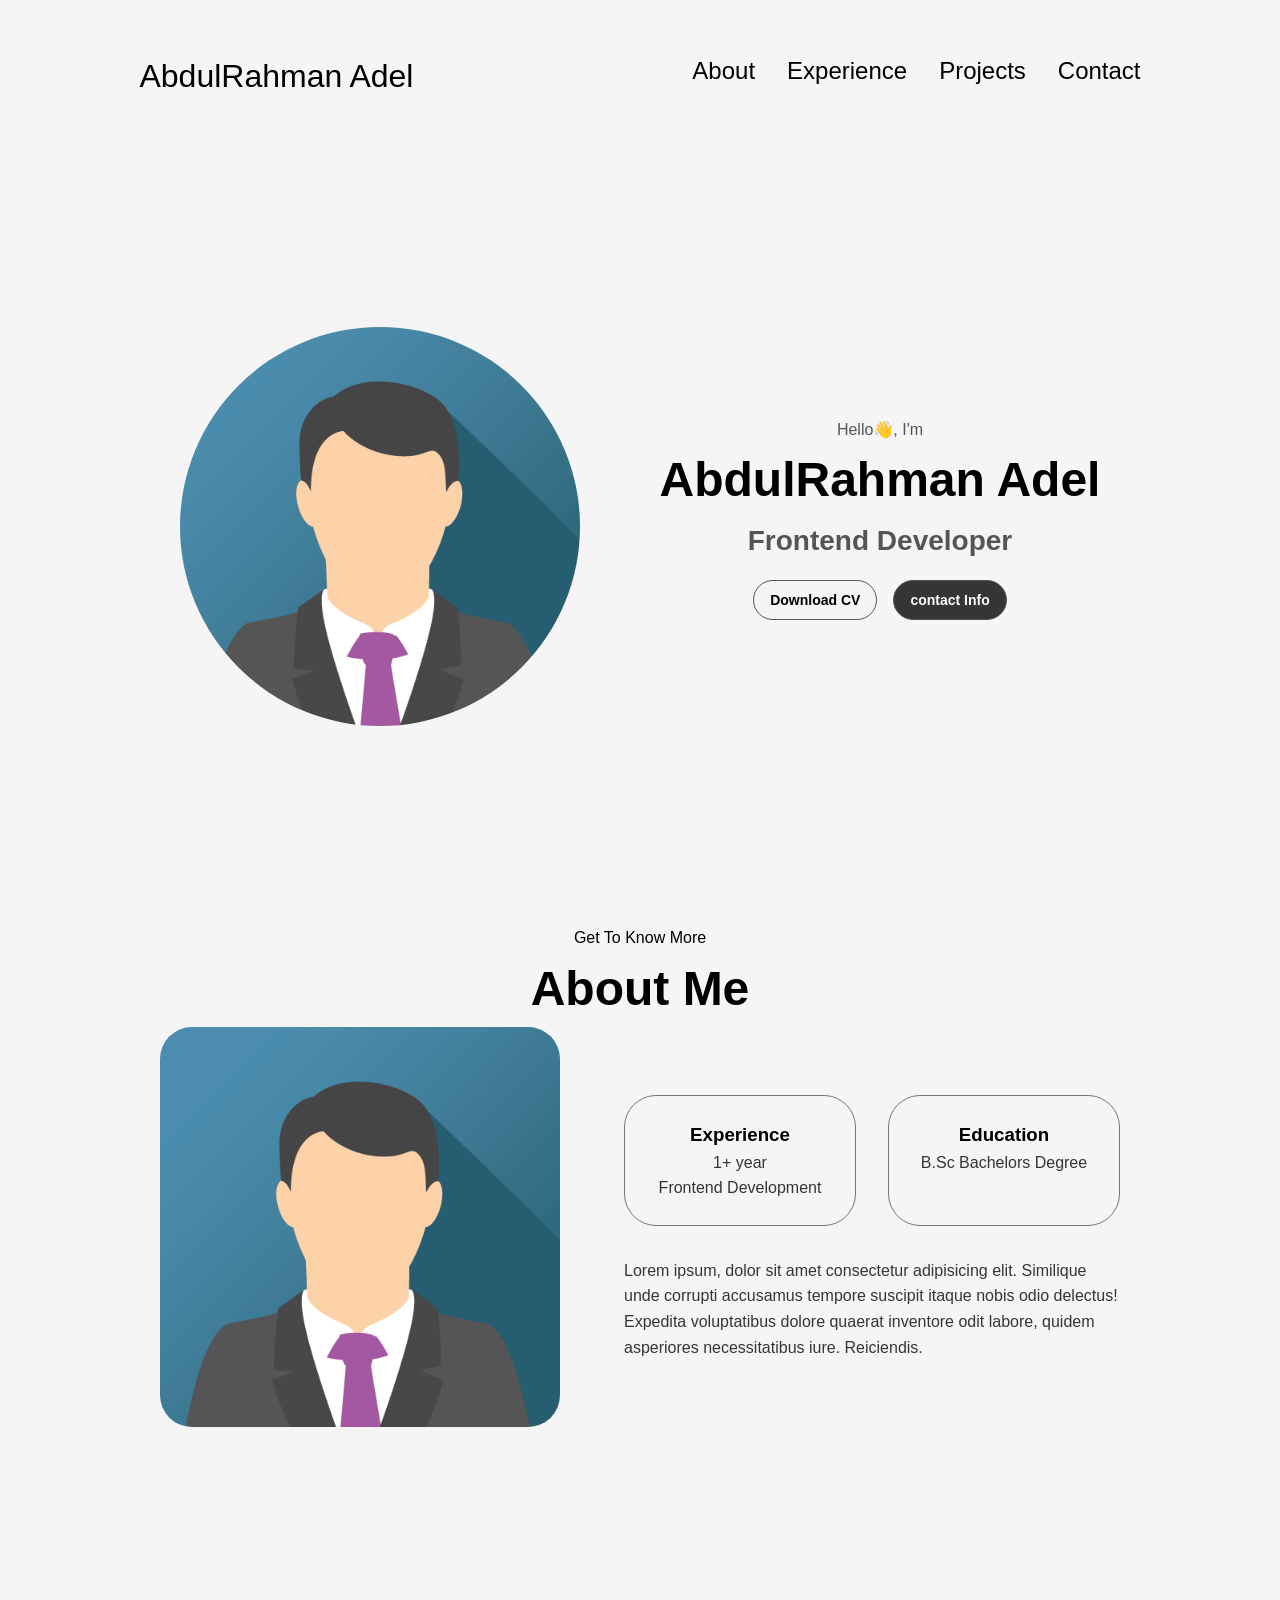
==== index.html @ dd72f513 "Add files via upload" ====
<!doctype html>
<html lang="en">
  <head>
    <meta charset="UTF-8" />
    <meta name="viewport" content="width=device-width, initial-scale=1.0" />
    <title>Portfolio</title>
    <link rel="stylesheet" href="./css/all.min.css" />
    <link rel="stylesheet" href="style.css" />
  </head>
  <body>
    <header id="my-header">
      <h1>AbdulRahman Adel</h1>
      <nav id="nav-bar">
        <ul>
          <li><a href="#">About</a></li>
          <li><a href="#">Experience</a></li>
          <li><a href="#">Projects</a></li>
          <li><a href="./contact.html">Contact</a></li>
        </ul>
      </nav>
    </header>

    <main>
      <section id="hero-sec">
        <div class="image-cont">
          <img src="./img_avatar.png" alt="this is my pic" />
        </div>
        <div class="info-cont">
          <p>Hello👋, I'm</p>
          <h2>AbdulRahman Adel</h2>
          <h3>Frontend Developer</h3>
          <div class="btns-cont">
            <a id="cv-btn" href="#">Download CV</a>
            <a id="contact-btn" href="#contact-us">contact Info</a>
          </div>
          <div class="social-cont">
            <a href="https://www.linkedin.com/in/abdul-rahmanadel/">
              <i class="fa-brands fa-linkedin-in"></i>
            </a>
            <a href="https://github.com/mrK-infosec/mrK-infosec/">
              <i class="fa-brands fa-github"></i>
            </a>
          </div>
        </div>
      </section>
      <section id="about-me">
        <div id="about-head">
          <p>Get To Know More</p>
          <h2>About Me</h2>
        </div>

        <div class="about-body">
          <div class="about-img-cont">
            <img src="./img_avatar.png" alt="this is a pic" />
          </div>

          <div class="about-info-cont">
            <div class="card-container">
              <div class="card-box">
                <i class="fa-solid fa-circle-check"></i>
                <h3>Experience</h3>
                <p>1+ year</p>
                <p>Frontend Development</p>
              </div>

              <div class="card-box">
                <i class="fa-solid fa-graduation-cap"></i>
                <h3>Education</h3>
                <p>B.Sc Bachelors Degree</p>
                </div>
            </div>

            <p>
              Lorem ipsum, dolor sit amet consectetur adipisicing elit.
              Similique unde corrupti accusamus tempore suscipit itaque nobis
              odio delectus! Expedita voluptatibus dolore quaerat inventore odit
              labore, quidem asperiores necessitatibus iure. Reiciendis.
            </p>
          </div>
        </div>
      </section>
    </main>

    <script src="./js/all.min.js"></script>
  </body>
</html>
---- style.css ----
* {
  box-sizing: border-box;
  margin: 0;
  padding: 0;

}

a {
  text-decoration: none;
  color: inherit;
  transition: all 300ms ease-in;
}

body {
  background-color: #f5f5f5;
  color: #000;
  font-family: Arial, sans-serif;
  font-size: 16px;
  line-height: 1.6;
}


#my-header {
  display: flex;
  justify-content: space-around;
  align-items: center;
  height: 17vh;
}

#my-header h1 {
  font-size: 2rem;
  font-weight: 200;
}

#nav-bar {
  display: flex;
  align-items: center;
}

#nav-bar ul {
  width: 100%;
  display: flex;
  justify-content: space-between;
  list-style-type: none;
  font-size: 1.5rem;
  gap: 2rem;
}

#nav-bar ul li:hover a {
  color: #777;
}

#nav-bar ul li {
  padding-bottom: calc(0.5rem);
  border-bottom: 2px solid transparent;
}

#nav-bar ul li:hover {
  border-bottom: 2px solid #777;
}

/*============= Hero Start ===========*/

#hero-sec {
  display: flex;
  justify-content: center;
  align-items: center;
  gap: 5rem;
  height: 83vh;

}


.image-cont {
  width: 400px;
  height: 400px;
}

.image-cont img {
  width: 100%;
  border-radius: 50%;
}

.info-cont {
  display: flex;
  align-items: center;
  flex-direction: column;
}

.info-cont p {
  color: #555;
}

.info-cont h2 {
  font-size: 3rem;
}

.info-cont h3 {
  font-size: 1.75rem;
  color: #555;
}

.btns-cont {
  display: flex;
  gap: 1rem;
  margin-top: 1rem;
  margin-bottom: 1rem;
}

.btns-cont a {
  border: 1px solid #555;
  border-radius: 2rem;
  padding: 0.5rem 1rem;
  font-size: 14px;
  font-weight: bold;
}

#cv-btn:hover {
  background-color: #353535;
  color: #FFF;
}

#contact-btn {
  background-color: #353535;
  color: #FFF;
}

#contact-btn:hover {
  background-color: #000;
}

.social-cont {
  display: flex;
  gap: 1rem;
}

.social-cont a svg {
  font-size: 32px;
}

.social-cont a svg.fa-linkedin-in {
  color: #fff;
  background-color: #000;
  font-size: 10px;
  border-radius: 50%;
  padding: 10px;
}

/*=============== Start About me Sec ===============*/

#about-me {
  display: flex;
  flex-direction: column;
  align-items: center;
  height: 100vh;
  margin: 0 10rem;
  padding-top: 25px;
}

#about-me #about-head {
  display: flex;
  flex-direction: column;
  align-items: center;
}

#about-me #about-head h2 {
  font-size: 3rem;
}


#about-me .about-body {
  display: flex;
  gap: 4rem;
}



#about-me .about-img-cont {
  width: 400px;
  height: 400px;
}

#about-me .about-img-cont img {
  width: -webkit-fill-available;
  border-radius: 2rem;
}

#about-me .card-container {
  display: flex;
  gap: 2rem;
}

#about-me .card-container .card-box {
  flex: 1;
  border: 1px solid #777;
  border-radius: 2rem;
  text-align: center;
  padding: 1.5rem;
}

#about-me .about-info-cont {
  display: flex;
  flex-direction: column;
  justify-content: center;
  gap: 2rem;
}


#about-me .about-info-cont p {
  color: #353535;
}









.border-red {
  border: 2px solid red;
}

.border-green {
  border: 2px solid green;
}

.border-blue {
  border: 2px solid blue;
}
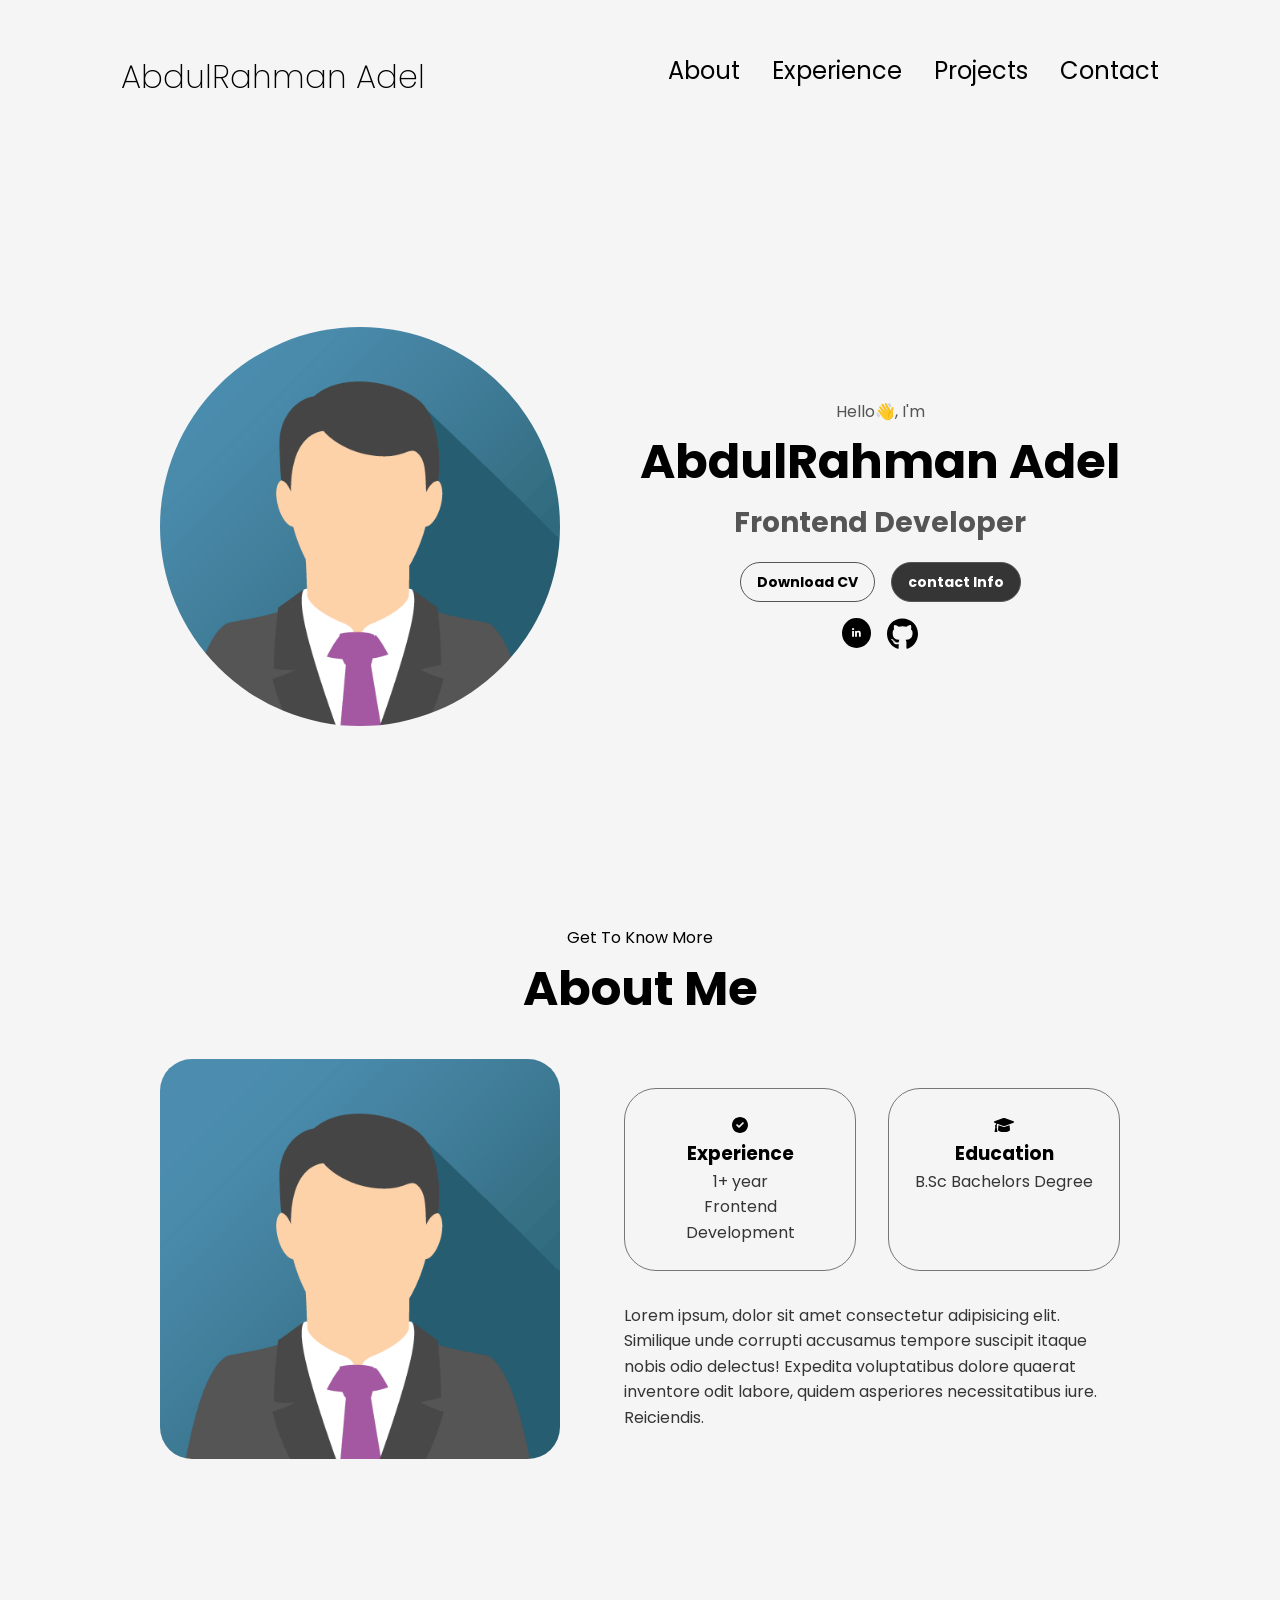
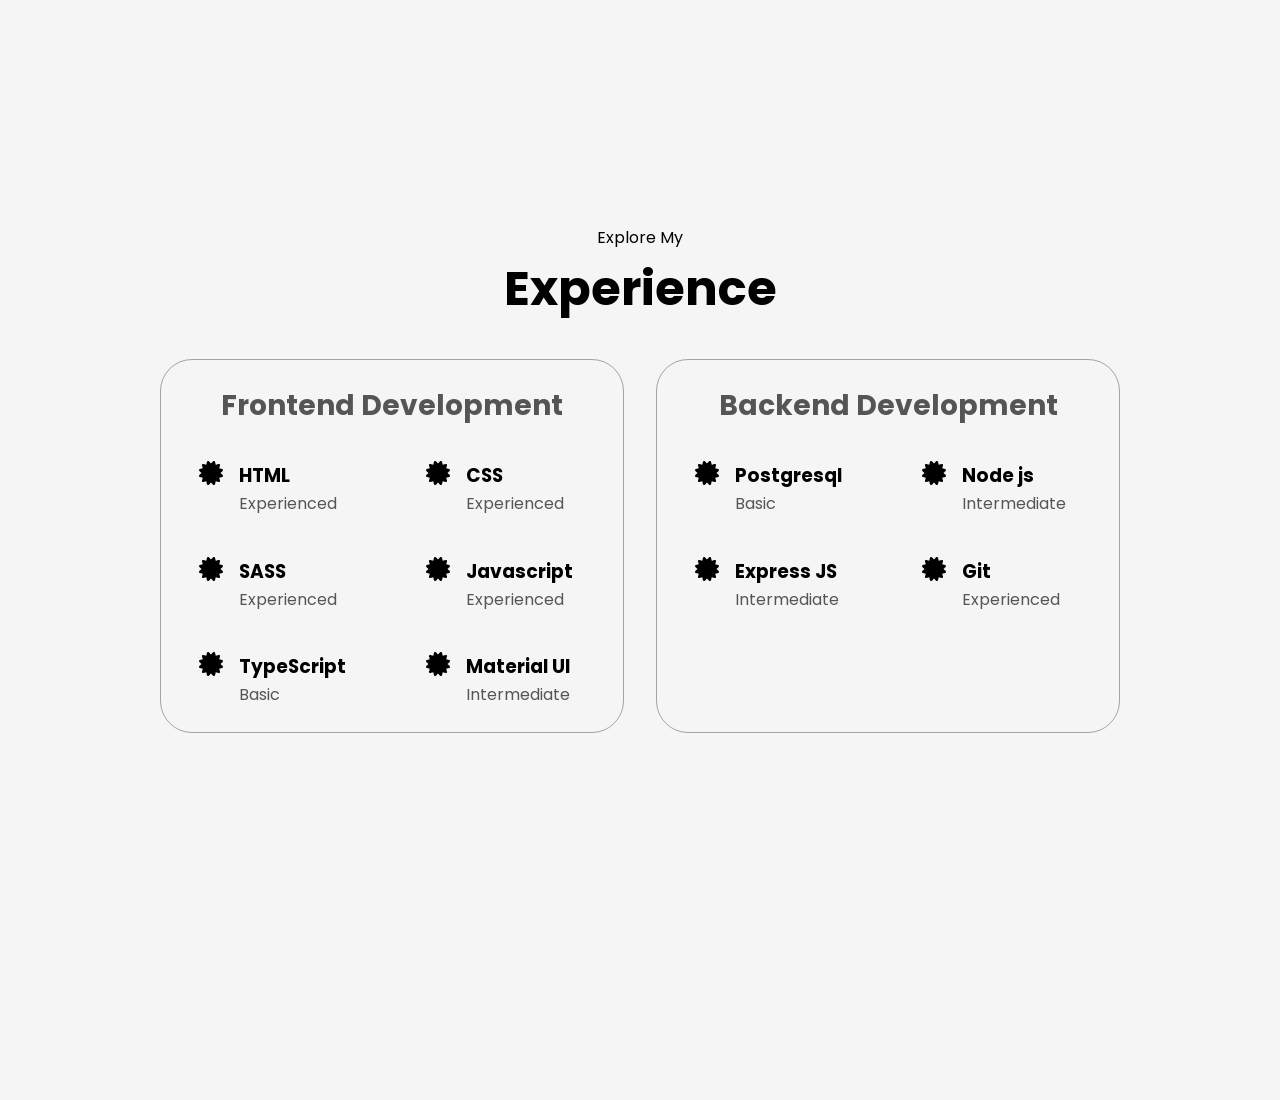
==== commit 21e31ed6: "Add Exprience Sections & Make the protfolio responsieve" ====
--- a/index.html
+++ b/index.html
@@ -5,7 +5,8 @@
     <meta name="viewport" content="width=device-width, initial-scale=1.0" />
     <title>Portfolio</title>
     <link rel="stylesheet" href="./css/all.min.css" />
-    <link rel="stylesheet" href="style.css" />
+    <link rel="stylesheet" href="./style.css" />
+    <link rel="stylesheet" href="./mediaquires.css" />
   </head>
   <body>
     <header id="my-header">
@@ -17,6 +18,9 @@
           <li><a href="#">Projects</a></li>
           <li><a href="./contact.html">Contact</a></li>
         </ul>
+      </nav>
+      <nav id="nav-bar-mobile">
+        <i class="fa-solid fa-bars"></i>
       </nav>
     </header>
 
@@ -43,8 +47,9 @@
           </div>
         </div>
       </section>
+
       <section id="about-me">
-        <div id="about-head">
+        <div class="section-head">
           <p>Get To Know More</p>
           <h2>About Me</h2>
         </div>
@@ -67,7 +72,7 @@
                 <i class="fa-solid fa-graduation-cap"></i>
                 <h3>Education</h3>
                 <p>B.Sc Bachelors Degree</p>
-                </div>
+              </div>
             </div>
 
             <p>
@@ -79,6 +84,105 @@
           </div>
         </div>
       </section>
+
+      <section id="experience">
+        <div class="section-head">
+          <p>Explore My</p>
+          <h2>Experience</h2>
+        </div>
+
+        <div id="stacks-cont">
+          <div class="stack-card">
+            <h3 class="stack-title">Frontend Development</h3>
+            <div class="tools-cont">
+              <div class="tool-box">
+                <i class="fa-solid fa-certificate"></i>
+                <div>
+                  <h4>HTML</h4>
+                  <p>Experienced</p>
+                </div>
+              </div>
+
+              <div class="tool-box">
+                <i class="fa-solid fa-certificate"></i>
+                <div>
+                  <h4>CSS</h4>
+                  <p>Experienced</p>
+                </div>
+              </div>
+
+              <div class="tool-box">
+                <i class="fa-solid fa-certificate"></i>
+                <div>
+                  <h4>SASS</h4>
+                  <p>Experienced</p>
+                </div>
+              </div>
+
+              <div class="tool-box">
+                <i class="fa-solid fa-certificate"></i>
+                <div>
+                  <h4>Javascript</h4>
+                  <p>Experienced</p>
+                </div>
+              </div>
+
+              <div class="tool-box">
+                <i class="fa-solid fa-certificate"></i>
+                <div>
+                  <h4>TypeScript</h4>
+                  <p>Basic</p>
+                </div>
+              </div>
+
+              <div class="tool-box">
+                <i class="fa-solid fa-certificate"></i>
+                <div>
+                  <h4>Material UI</h4>
+                  <p>Intermediate</p>
+                </div>
+              </div>
+            </div>
+          </div>
+
+          <div class="stack-card">
+            <h3 class="stack-title">Backend Development</h3>
+            <div class="tools-cont">
+              <div class="tool-box">
+                <i class="fa-solid fa-certificate"></i>
+                <div>
+                  <h4>Postgresql</h4>
+                  <p>Basic</p>
+                </div>
+              </div>
+
+              <div class="tool-box">
+                <i class="fa-solid fa-certificate"></i>
+                <div>
+                  <h4>Node js</h4>
+                  <p>Intermediate</p>
+                </div>
+              </div>
+
+              <div class="tool-box">
+                <i class="fa-solid fa-certificate"></i>
+                <div>
+                  <h4>Express JS</h4>
+                  <p>Intermediate</p>
+                </div>
+              </div>
+
+              <div class="tool-box">
+                <i class="fa-solid fa-certificate"></i>
+                <div>
+                  <h4>Git</h4>
+                  <p>Experienced</p>
+                </div>
+              </div>
+            </div>
+          </div>
+        </div>
+      </section>
     </main>
 
     <script src="./js/all.min.js"></script>
--- a/style.css
+++ b/style.css
@@ -1,3 +1,6 @@
+@import url("https://fonts.googleapis.com/css2?family=Poppins:wght@300;400;500;600&display=swap");
+
+
 * {
   box-sizing: border-box;
   margin: 0;
@@ -5,6 +8,10 @@
 
 }
 
+
+/* ======== Global Start ============ */
+
+
 a {
   text-decoration: none;
   color: inherit;
@@ -14,10 +21,25 @@
 body {
   background-color: #f5f5f5;
   color: #000;
-  font-family: Arial, sans-serif;
+  font-family: "Poppins", sans-serif;
   font-size: 16px;
   line-height: 1.6;
 }
+
+.section-head {
+  display: flex;
+  flex-direction: column;
+  align-items: center;
+  width: 100%;
+  margin-bottom: 2rem;
+}
+
+.section-head h2 {
+  font-size: 3rem;
+}
+
+
+/* ======== Global End ============ */
 
 
 #my-header {
@@ -37,6 +59,14 @@
   align-items: center;
 }
 
+#nav-bar-mobile {
+  display: none;
+}
+
+#nav-bar-mobile svg {
+  font-size: 32px;
+}
+
 #nav-bar ul {
   width: 100%;
   display: flex;
@@ -67,9 +97,7 @@
   align-items: center;
   gap: 5rem;
   height: 83vh;
-
-}
-
+}
 
 .image-cont {
   width: 400px;
@@ -86,6 +114,7 @@
   align-items: center;
   flex-direction: column;
 }
+
 
 .info-cont p {
   color: #555;
@@ -152,21 +181,10 @@
   display: flex;
   flex-direction: column;
   align-items: center;
-  height: 100vh;
+  min-height: 100vh;
   margin: 0 10rem;
   padding-top: 25px;
 }
-
-#about-me #about-head {
-  display: flex;
-  flex-direction: column;
-  align-items: center;
-}
-
-#about-me #about-head h2 {
-  font-size: 3rem;
-}
-
 
 #about-me .about-body {
   display: flex;
@@ -212,20 +230,61 @@
 
 
 
-
-
-
-
-
-
-.border-red {
-  border: 2px solid red;
-}
-
-.border-green {
-  border: 2px solid green;
-}
-
-.border-blue {
-  border: 2px solid blue;
+/*=============== Start experience Sec ===============*/
+#experience {
+  height: 100vh;
+  padding: 0 10rem;
+  padding-top: 25px;
+}
+
+#experience #stacks-cont {
+  display: flex;
+  justify-content: center;
+  gap: 2rem;
+  margin-top: 2rem;
+  margin-bottom: 2rem;
+}
+
+#experience #stacks-cont .stack-card {
+  display: flex;
+  flex: 1;
+  align-items: center;
+  flex-direction: column;
+  border: 1px solid #a3a3a3;
+  border-radius: 2rem;
+  padding: 1.5rem;
+}
+
+#experience #stacks-cont .stack-card .stack-title {
+  color: #555;
+  font-size: 1.75rem;
+  margin-bottom: 2rem;
+  text-align: center;
+}
+
+
+#experience #stacks-cont .stack-card .tools-cont {
+  display: flex;
+  flex-wrap: wrap;
+  justify-content: space-around;
+  gap: 2.5rem;
+}
+
+
+#experience #stacks-cont .stack-card .tools-cont .tool-box {
+  display: flex;
+  gap: 1rem;
+  width: 160px;
+}
+
+.tools-cont .tool-box svg {
+  font-size: 24px;
+}
+
+.tools-cont .tool-box h4 {
+  font-size: 1.17em;
+}
+
+.tools-cont .tool-box p {
+  color: #555;
 }
--- a/mediaquires.css
+++ b/mediaquires.css
@@ -0,0 +1,93 @@
+@media (max-width: 1180px) {
+
+  #experience #stacks-cont {
+    flex-direction: column;
+  }
+
+  #experience #stacks-cont .stack-card .tools-cont {
+    justify-content: center;
+  }
+
+}
+
+
+/* Tablet */
+@media (max-width: 778px) {
+  html {
+    font-size: 10px;
+  }
+
+  .section-head h2 {
+    font-size: 2rem;
+  }
+
+  #nav-bar {
+    display: none;
+  }
+
+  #nav-bar-mobile {
+    display: flex;
+  }
+
+
+  #hero-sec {
+    flex-direction: column;
+    gap: 3rem;
+  }
+
+  .image-cont {
+    width: 200px;
+    height: 200px;
+  }
+
+  .info-cont {
+    gap: 1.5rem;
+  }
+
+
+
+  /* Start About me section */
+
+  #about-me {
+    margin: 2rem 3rem;
+  }
+
+  #about-me .about-body {
+    flex-direction: column;
+    align-items: center;
+  }
+
+
+  #about-me .about-img-cont {
+    width: 270px;
+    height: 270px;
+  }
+
+  #experience {
+    padding: 0 3rem;
+    padding-top: 25px;
+  }
+
+}
+
+
+
+/* mobile */
+@media (max-width: 320px) {
+
+
+
+  .image-cont {
+    width: 150px;
+    height: 150px;
+  }
+
+
+
+}
+
+@media print {
+  .image-cont {
+    display: none;
+  }
+}
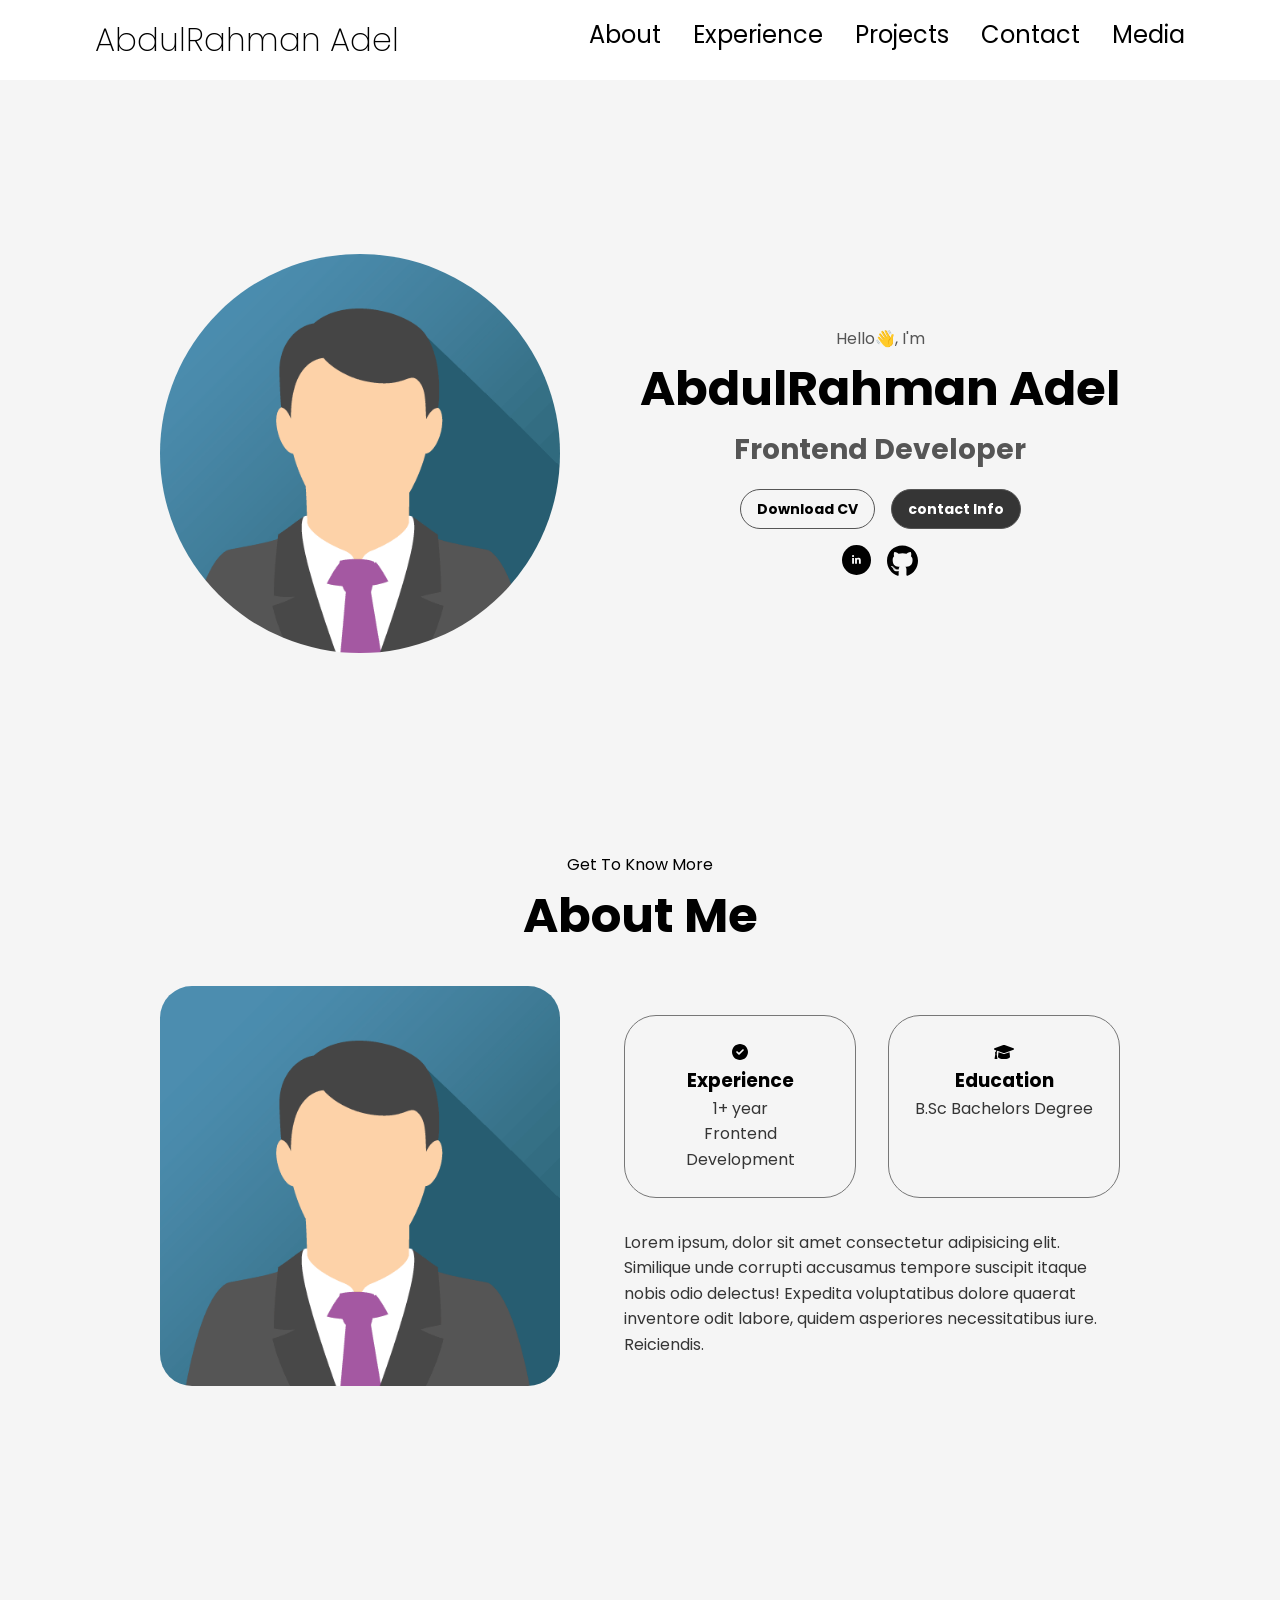
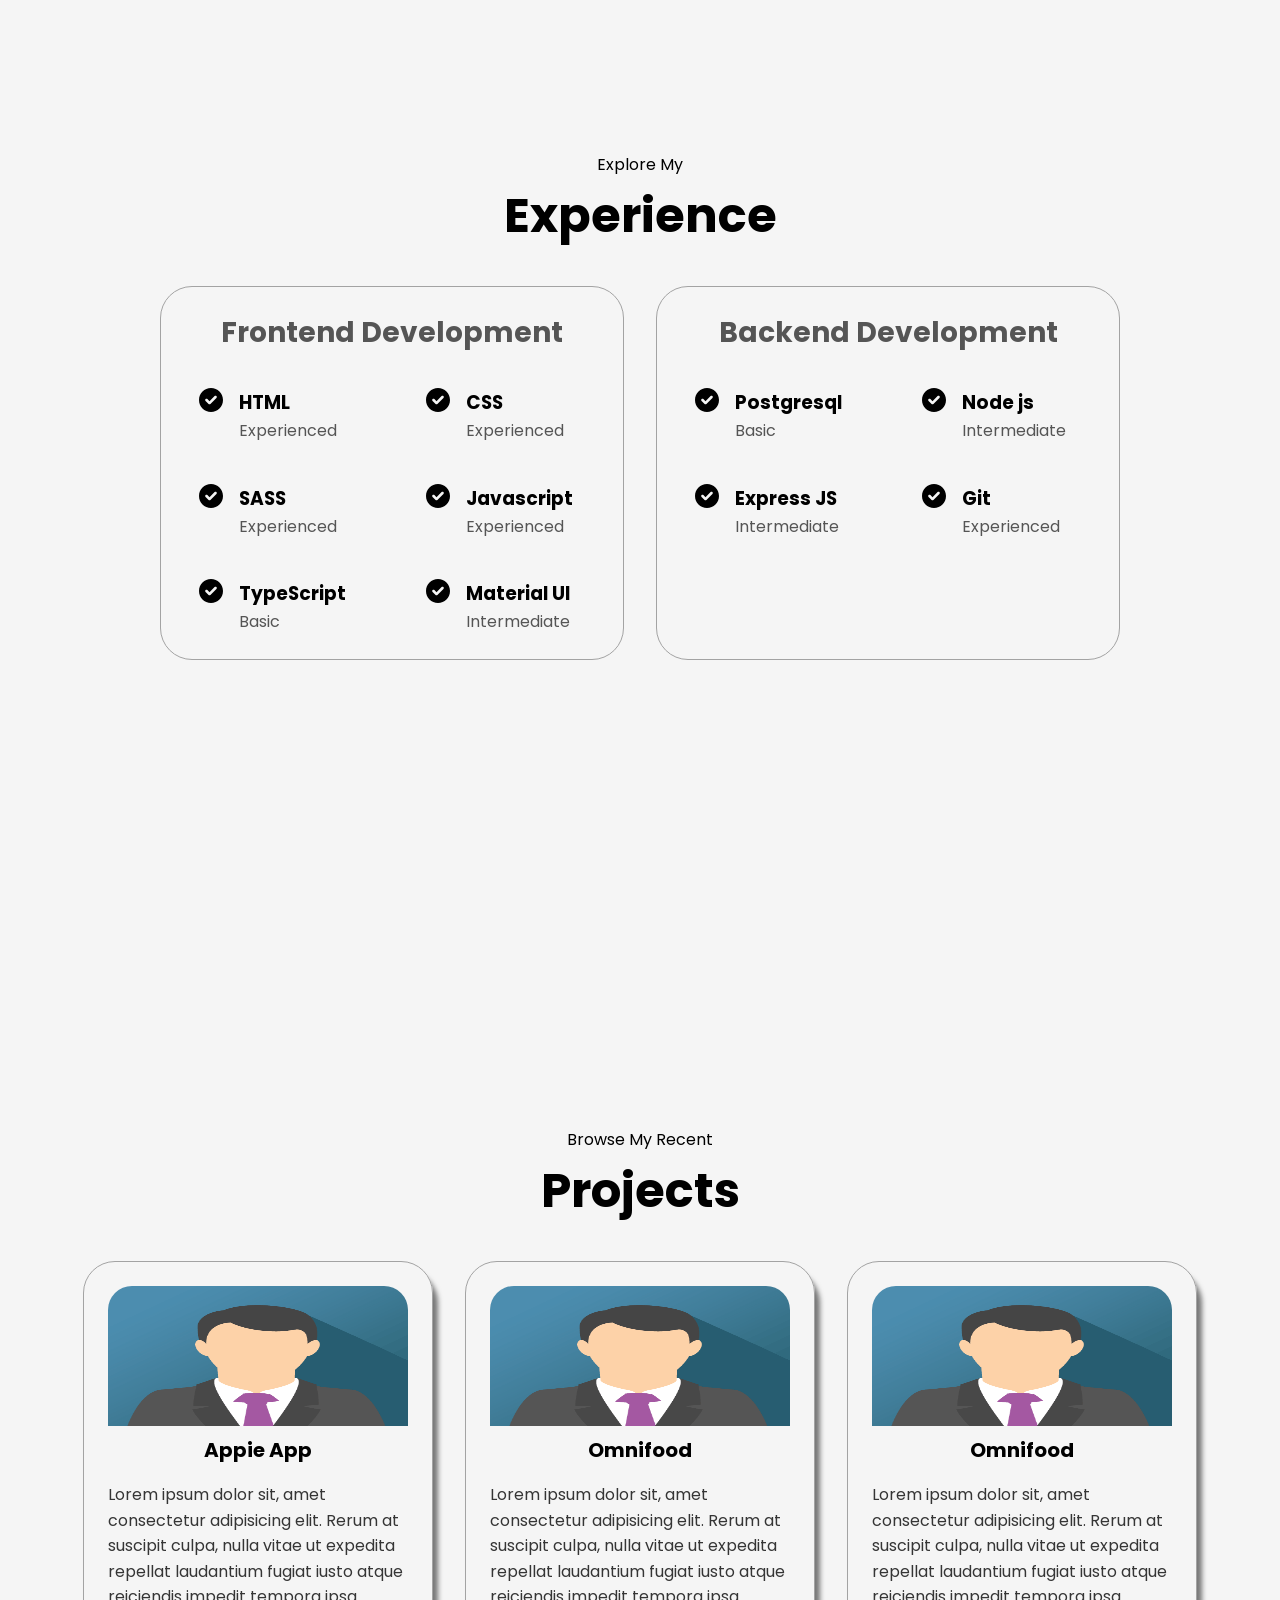
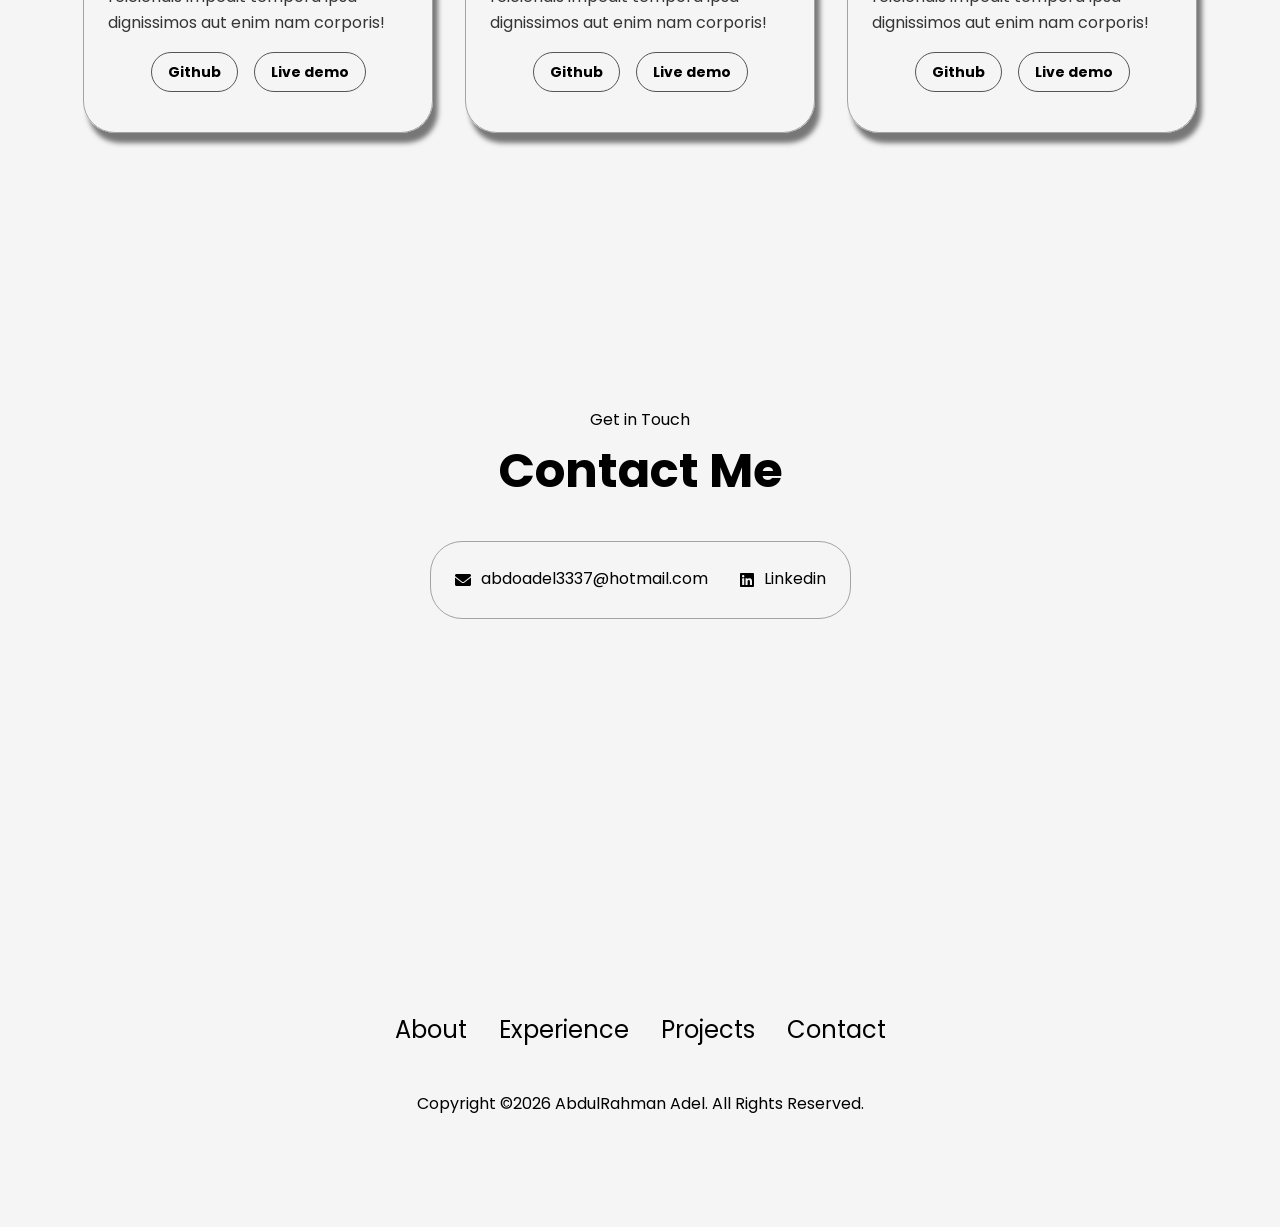
==== commit 57c85075: "Add responsive design and new sections to portfolio" ====
--- a/index.html
+++ b/index.html
@@ -15,12 +15,22 @@
         <ul>
           <li><a href="#">About</a></li>
           <li><a href="#">Experience</a></li>
-          <li><a href="#">Projects</a></li>
-          <li><a href="./contact.html">Contact</a></li>
+          <li><a href="#projects">Projects</a></li>
+          <li><a href="#contact-me">Contact</a></li>
+          <li><a href="./media.html" target="_blank">Media</a></li>
         </ul>
       </nav>
       <nav id="nav-bar-mobile">
-        <i class="fa-solid fa-bars"></i>
+        <div id="hamburger-icon">
+          <i id="open-icon" class="fa-solid fa-bars"></i>
+          <i id="close-icon" class="fa-solid fa-x"></i>
+        </div>
+        <ul id="nav-list-mobile">
+          <li><a href="#">About</a></li>
+          <li><a href="#">Experience</a></li>
+          <li><a href="#projects">Projects</a></li>
+          <li><a href="#contact-me">Contact</a></li>
+        </ul>
       </nav>
     </header>
 
@@ -38,7 +48,10 @@
             <a id="contact-btn" href="#contact-us">contact Info</a>
           </div>
           <div class="social-cont">
-            <a href="https://www.linkedin.com/in/abdul-rahmanadel/">
+            <a
+              href="https://www.linkedin.com/in/abdul-rahmanadel/"
+              target="_blank"
+            >
               <i class="fa-brands fa-linkedin-in"></i>
             </a>
             <a href="https://github.com/mrK-infosec/mrK-infosec/">
@@ -96,7 +109,7 @@
             <h3 class="stack-title">Frontend Development</h3>
             <div class="tools-cont">
               <div class="tool-box">
-                <i class="fa-solid fa-certificate"></i>
+                <i class="fa-solid fa-circle-check"></i>
                 <div>
                   <h4>HTML</h4>
                   <p>Experienced</p>
@@ -104,7 +117,7 @@
               </div>
 
               <div class="tool-box">
-                <i class="fa-solid fa-certificate"></i>
+                <i class="fa-solid fa-circle-check"></i>
                 <div>
                   <h4>CSS</h4>
                   <p>Experienced</p>
@@ -112,7 +125,7 @@
               </div>
 
               <div class="tool-box">
-                <i class="fa-solid fa-certificate"></i>
+                <i class="fa-solid fa-circle-check"></i>
                 <div>
                   <h4>SASS</h4>
                   <p>Experienced</p>
@@ -120,7 +133,7 @@
               </div>
 
               <div class="tool-box">
-                <i class="fa-solid fa-certificate"></i>
+                <i class="fa-solid fa-circle-check"></i>
                 <div>
                   <h4>Javascript</h4>
                   <p>Experienced</p>
@@ -128,7 +141,7 @@
               </div>
 
               <div class="tool-box">
-                <i class="fa-solid fa-certificate"></i>
+                <i class="fa-solid fa-circle-check"></i>
                 <div>
                   <h4>TypeScript</h4>
                   <p>Basic</p>
@@ -136,7 +149,7 @@
               </div>
 
               <div class="tool-box">
-                <i class="fa-solid fa-certificate"></i>
+                <i class="fa-solid fa-circle-check"></i>
                 <div>
                   <h4>Material UI</h4>
                   <p>Intermediate</p>
@@ -149,7 +162,7 @@
             <h3 class="stack-title">Backend Development</h3>
             <div class="tools-cont">
               <div class="tool-box">
-                <i class="fa-solid fa-certificate"></i>
+                <i class="fa-solid fa-circle-check"></i>
                 <div>
                   <h4>Postgresql</h4>
                   <p>Basic</p>
@@ -157,7 +170,7 @@
               </div>
 
               <div class="tool-box">
-                <i class="fa-solid fa-certificate"></i>
+                <i class="fa-solid fa-circle-check"></i>
                 <div>
                   <h4>Node js</h4>
                   <p>Intermediate</p>
@@ -165,7 +178,7 @@
               </div>
 
               <div class="tool-box">
-                <i class="fa-solid fa-certificate"></i>
+                <i class="fa-solid fa-circle-check"></i>
                 <div>
                   <h4>Express JS</h4>
                   <p>Intermediate</p>
@@ -173,7 +186,7 @@
               </div>
 
               <div class="tool-box">
-                <i class="fa-solid fa-certificate"></i>
+                <i class="fa-solid fa-circle-check"></i>
                 <div>
                   <h4>Git</h4>
                   <p>Experienced</p>
@@ -183,8 +196,94 @@
           </div>
         </div>
       </section>
+
+      <section id="projects">
+        <div class="section-head">
+          <p>Browse My Recent</p>
+          <h2>Projects</h2>
+        </div>
+
+        <div class="cards">
+          <div class="card">
+            <img src="./img_avatar.png" alt="project image" />
+            <h3>Appie App</h3>
+            <p>
+              Lorem ipsum dolor sit, amet consectetur adipisicing elit. Rerum at
+              suscipit culpa, nulla vitae ut expedita repellat laudantium fugiat
+              iusto atque reiciendis impedit tempora ipsa dignissimos aut enim
+              nam corporis!
+            </p>
+            <div class="btns-cont">
+              <a id="cv-btn" href="#">Github</a>
+              <a id="cv-btn" href="#">Live demo</a>
+            </div>
+          </div>
+
+          <div class="card">
+            <img src="./img_avatar.png" alt="project image" />
+            <h3>Omnifood</h3>
+            <p>
+              Lorem ipsum dolor sit, amet consectetur adipisicing elit. Rerum at
+              suscipit culpa, nulla vitae ut expedita repellat laudantium fugiat
+              iusto atque reiciendis impedit tempora ipsa dignissimos aut enim
+              nam corporis!
+            </p>
+            <div class="btns-cont">
+              <a id="cv-btn" href="#">Github</a>
+              <a id="cv-btn" href="#">Live demo</a>
+            </div>
+          </div>
+          <div class="card">
+            <img src="./img_avatar.png" alt="project image" />
+            <h3>Omnifood</h3>
+            <p>
+              Lorem ipsum dolor sit, amet consectetur adipisicing elit. Rerum at
+              suscipit culpa, nulla vitae ut expedita repellat laudantium fugiat
+              iusto atque reiciendis impedit tempora ipsa dignissimos aut enim
+              nam corporis!
+            </p>
+            <div class="btns-cont">
+              <a id="cv-btn" href="#">Github</a>
+              <a id="cv-btn" href="#">Live demo</a>
+            </div>
+          </div>
+        </div>
+      </section>
+
+      <section id="contact-me">
+        <div class="section-head">
+          <p>Get in Touch</p>
+          <h2>Contact Me</h2>
+        </div>
+
+        <div class="contact-cont">
+          <div class="contact-item">
+            <i class="fa-solid fa-envelope"></i>
+            <a href="email:abdoadel3337@hotmail.com"
+              >abdoadel3337@hotmail.com</a
+            >
+          </div>
+          <div class="contact-item">
+            <i class="fa-brands fa-linkedin"></i>
+            <a href="https://www.linkedin.com/in/abdul-rahmanadel/">Linkedin</a>
+          </div>
+        </div>
+      </section>
     </main>
 
+    <footer>
+      <nav id="nav-bar">
+        <ul>
+          <li><a href="#">About</a></li>
+          <li><a href="#">Experience</a></li>
+          <li><a href="#projects">Projects</a></li>
+          <li><a href="#contact-me">Contact</a></li>
+        </ul>
+      </nav>
+      <p>Copyright ©2026 AbdulRahman Adel. All Rights Reserved.</p>
+    </footer>
+
     <script src="./js/all.min.js"></script>
+    <script src="./main.js"></script>
   </body>
 </html>
--- a/style.css
+++ b/style.css
@@ -40,13 +40,18 @@
 
 
 /* ======== Global End ============ */
-
+main {
+  padding-top: 80px;
+}
 
 #my-header {
   display: flex;
   justify-content: space-around;
   align-items: center;
-  height: 17vh;
+  height: 80px;
+  position: fixed;
+  width: 100vw;
+  background-color: #fff;
 }
 
 #my-header h1 {
@@ -232,7 +237,7 @@
 
 /*=============== Start experience Sec ===============*/
 #experience {
-  height: 100vh;
+  min-height: 100vh;
   padding: 0 10rem;
   padding-top: 25px;
 }
@@ -287,4 +292,98 @@
 
 .tools-cont .tool-box p {
   color: #555;
+}
+
+
+/* ==== projects =======  */
+
+#projects {
+  padding-top: 100px;
+  min-height: 100vh;
+}
+
+.cards {
+  display: flex;
+  justify-content: center;
+  gap: 2rem;
+  flex-wrap: wrap;
+}
+
+.cards .card {
+  width: 350px;
+  padding: 1.5rem;
+  border: 1px solid #a3a3a3;
+  border-radius: 2rem;
+  box-shadow: 5px 10px 5px #777;
+}
+
+.cards .card img {
+  width: 100%;
+  max-height: 140px;
+  border-radius: 1.5rem 1.5rem 0 0;
+}
+
+.cards .card h3 {
+  font-size: 1.25rem;
+  text-align: center;
+  margin-bottom: 1rem;
+}
+
+.cards .card p {
+  color: #353535;
+}
+
+.cards .card .btns-cont {
+  display: flex;
+  justify-content: center;
+}
+
+
+/* ========= Contact me =========== */
+
+#contact-me {
+  display: flex;
+  flex-direction: column;
+  align-items: center;
+  height: 76vh;
+  padding-top: 100px;
+  padding: 5rem;
+
+}
+
+#contact-me .contact-cont {
+  display: flex;
+  gap: 2rem;
+  border: 1px solid #a3a3a3;
+  border-radius: 2rem;
+  padding: 1.5rem;
+  flex-wrap: wrap;
+  justify-content: center;
+}
+
+#contact-me .contact-cont .contact-item {
+  display: flex;
+  justify-content: center;
+  align-items: center;
+  gap: 10px;
+}
+
+#contact-me .contact-cont .contact-item a {
+  border-bottom: 2px solid transparent;
+}
+
+#contact-me .contact-cont .contact-item:hover a {
+  color: #555;
+  border-bottom: 1px solid #555;
+}
+
+
+/* ====== Footer ======== */
+
+footer {
+  height: 24vh;
+  display: flex;
+  flex-direction: column;
+  align-items: center;
+  gap: 2rem;
 }
--- a/mediaquires.css
+++ b/mediaquires.css
@@ -28,6 +28,38 @@
   #nav-bar-mobile {
     display: flex;
   }
+
+  #nav-list-mobile {
+    display: none;
+    flex-direction: column;
+    background: #e7e7e7;
+    justify-content: space-around;
+    align-items: center;
+    border: 2px solid red;
+    position: fixed;
+    width: 100vw;
+    height: calc(100vh - 80px);
+    top: 80px;
+    left: 0;
+  }
+
+  #hamburger-icon #close-icon {
+    display: none;
+  }
+
+  #hamburger-icon.open #open-icon {
+    display: none;
+  }
+
+  #hamburger-icon.open #close-icon {
+    display: flex;
+  }
+
+
+  #nav-list-mobile.open {
+    display: flex;
+  }
+
 
 
   #hero-sec {
@@ -84,10 +116,17 @@
 
 
 
+  #contact-me {
+    padding: 2rem;
+
+  }
+
 }
 
 @media print {
   .image-cont {
     display: none;
   }
+
+
 }
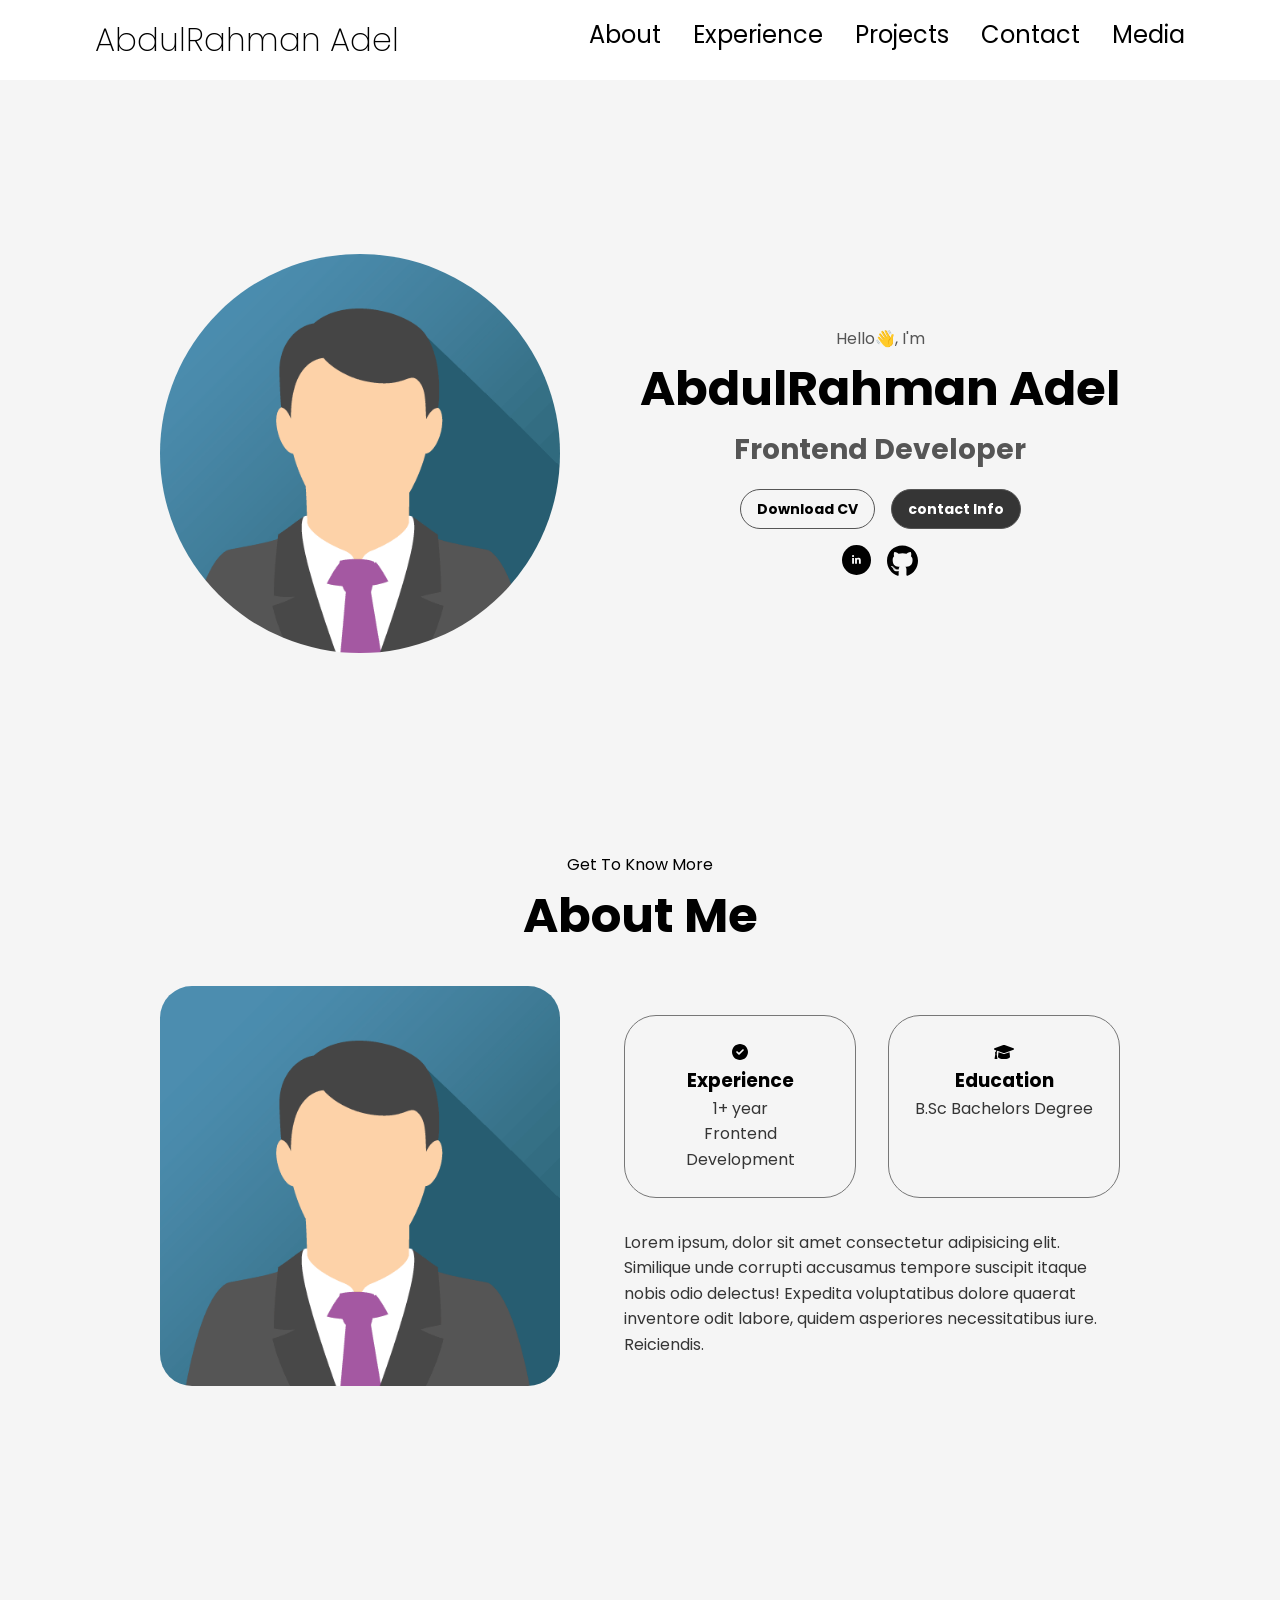
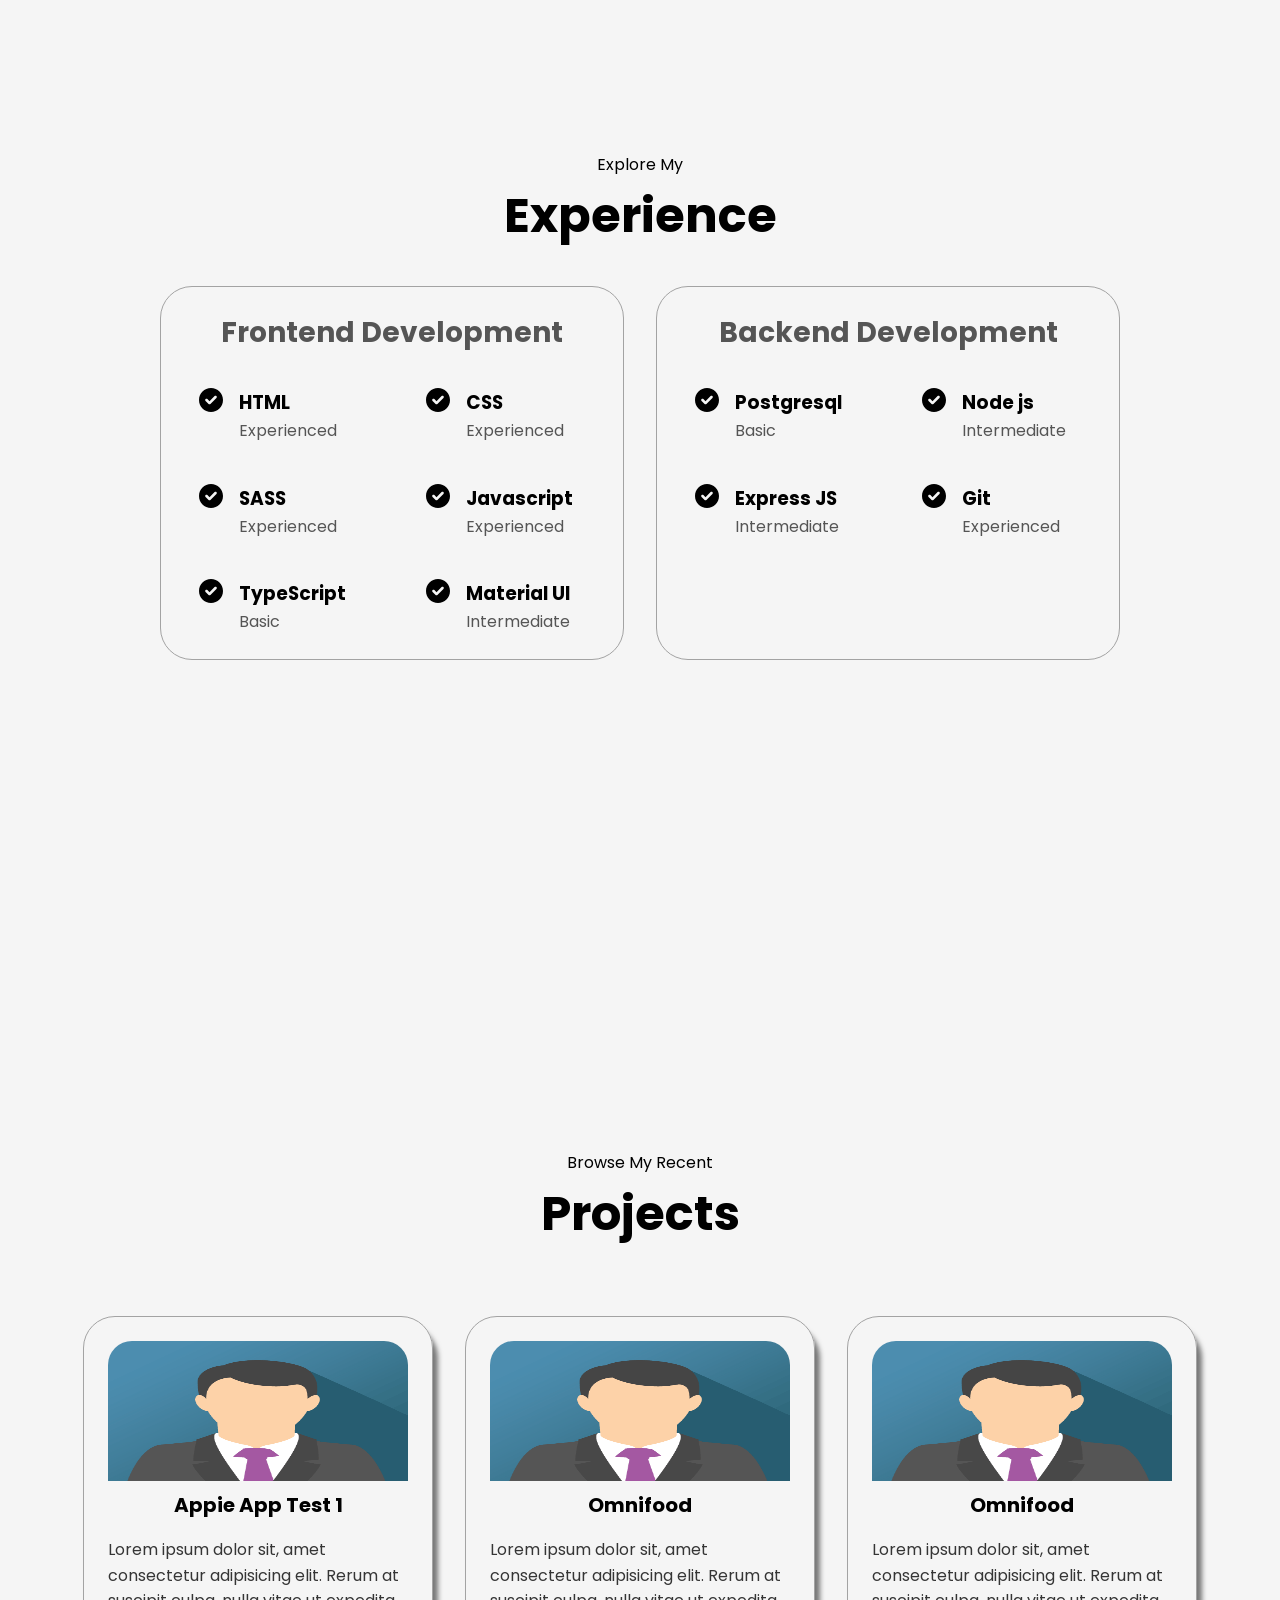
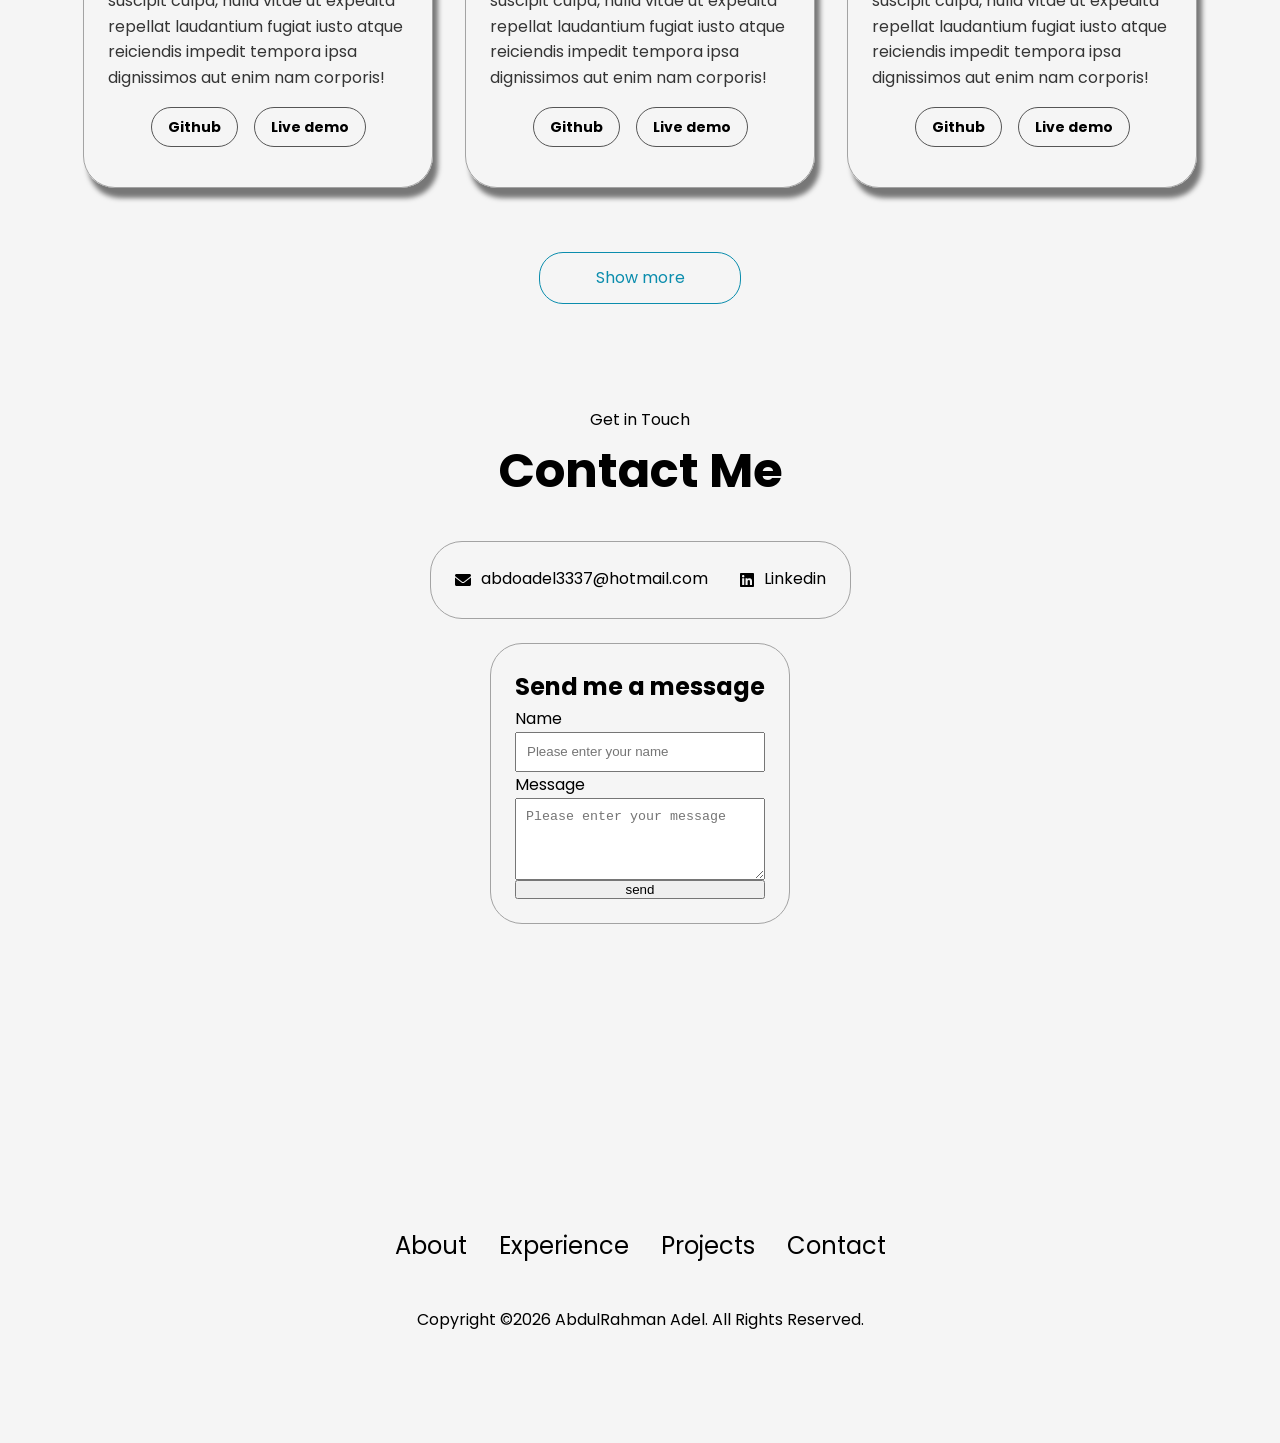
==== commit 5ff0ac69: "Implement project display and contact form functionality; add data structure for portfolio content" ====
--- a/index.html
+++ b/index.html
@@ -203,51 +203,8 @@
           <h2>Projects</h2>
         </div>
 
-        <div class="cards">
-          <div class="card">
-            <img src="./img_avatar.png" alt="project image" />
-            <h3>Appie App</h3>
-            <p>
-              Lorem ipsum dolor sit, amet consectetur adipisicing elit. Rerum at
-              suscipit culpa, nulla vitae ut expedita repellat laudantium fugiat
-              iusto atque reiciendis impedit tempora ipsa dignissimos aut enim
-              nam corporis!
-            </p>
-            <div class="btns-cont">
-              <a id="cv-btn" href="#">Github</a>
-              <a id="cv-btn" href="#">Live demo</a>
-            </div>
-          </div>
-
-          <div class="card">
-            <img src="./img_avatar.png" alt="project image" />
-            <h3>Omnifood</h3>
-            <p>
-              Lorem ipsum dolor sit, amet consectetur adipisicing elit. Rerum at
-              suscipit culpa, nulla vitae ut expedita repellat laudantium fugiat
-              iusto atque reiciendis impedit tempora ipsa dignissimos aut enim
-              nam corporis!
-            </p>
-            <div class="btns-cont">
-              <a id="cv-btn" href="#">Github</a>
-              <a id="cv-btn" href="#">Live demo</a>
-            </div>
-          </div>
-          <div class="card">
-            <img src="./img_avatar.png" alt="project image" />
-            <h3>Omnifood</h3>
-            <p>
-              Lorem ipsum dolor sit, amet consectetur adipisicing elit. Rerum at
-              suscipit culpa, nulla vitae ut expedita repellat laudantium fugiat
-              iusto atque reiciendis impedit tempora ipsa dignissimos aut enim
-              nam corporis!
-            </p>
-            <div class="btns-cont">
-              <a id="cv-btn" href="#">Github</a>
-              <a id="cv-btn" href="#">Live demo</a>
-            </div>
-          </div>
-        </div>
+        <div class="cards" id="project-cards"></div>
+        <button class="show-more">Show more</button>
       </section>
 
       <section id="contact-me">
@@ -267,7 +224,35 @@
             <i class="fa-brands fa-linkedin"></i>
             <a href="https://www.linkedin.com/in/abdul-rahmanadel/">Linkedin</a>
           </div>
-        </div>
+          <!-- <input
+            id="email-input"
+            type="text"
+            name="email"
+            id="email"
+            placeholder="Enter your email"
+          />
+          <p id="input-stat">status of input</p> -->
+        </div>
+
+        <form class="form-cont">
+          <h2>Send me a message</h2>
+          <label for="name"> Name </label>
+          <input
+            type="text"
+            id="name"
+            name="name"
+            placeholder="Please enter your name"
+          />
+          <label for="message">Message</label>
+          <textarea
+            type="text"
+            id="message"
+            name="message"
+            placeholder="Please enter your message"
+            rows="4"
+          ></textarea>
+          <button type="submit">send</button>
+        </form>
       </section>
     </main>
 
@@ -284,6 +269,7 @@
     </footer>
 
     <script src="./js/all.min.js"></script>
+    <script src="./data.js"></script>
     <script src="./main.js"></script>
   </body>
 </html>
--- a/style.css
+++ b/style.css
@@ -5,12 +5,14 @@
   box-sizing: border-box;
   margin: 0;
   padding: 0;
-
+  scroll-behavior: smooth;
 }
 
 
 /* ======== Global Start ============ */
-
+.hidden {
+  display: none;
+}
 
 a {
   text-decoration: none;
@@ -59,6 +61,10 @@
   font-weight: 200;
 }
 
+#hamburger-icon {
+  cursor: pointer;
+}
+
 #nav-bar {
   display: flex;
   align-items: center;
@@ -70,6 +76,16 @@
 
 #nav-bar-mobile svg {
   font-size: 32px;
+}
+
+#nav-bar-mobile ul li {
+  list-style-type: none;
+  color: #353535;
+  font-size: 24px;
+}
+
+#nav-bar-mobile ul li:hover {
+  color: #0b8dad;
 }
 
 #nav-bar ul {
@@ -300,6 +316,11 @@
 #projects {
   padding-top: 100px;
   min-height: 100vh;
+  display: flex;
+  flex-direction: column;
+  justify-content: center;
+  align-items: center;
+  gap: 2rem;
 }
 
 .cards {
@@ -308,6 +329,25 @@
   gap: 2rem;
   flex-wrap: wrap;
 }
+
+#projects .show-more {
+  all: unset;
+  width: 200px;
+  height: 50px;
+  margin-top: 2rem;
+  border-radius: 1.5rem;
+  border: 1px solid #0b8dad;
+  text-align: center;
+  color: #0b8dad;
+  transition: all 0.5 ease-in-out;
+  cursor: pointer;
+}
+
+#projects .show-more:hover {
+  background-color: #0b8dad;
+  color: #FFF;
+}
+
 
 .cards .card {
   width: 350px;
@@ -345,7 +385,7 @@
   display: flex;
   flex-direction: column;
   align-items: center;
-  height: 76vh;
+  height: 100vh;
   padding-top: 100px;
   padding: 5rem;
 
@@ -378,6 +418,27 @@
 }
 
 
+#contact-me .form-cont {
+  display: flex;
+  flex-direction: column;
+  border: 1px solid #a3a3a3;
+  border-radius: 2rem;
+  padding: 1.5rem;
+  margin: 1.5rem 0;
+}
+
+#contact-me .form-cont input {
+  height: 40px;
+  padding: 10px;
+}
+
+#contact-me .form-cont textarea {
+  padding: 10px;
+}
+
+
+
+
 /* ====== Footer ======== */
 
 footer {
--- a/mediaquires.css
+++ b/mediaquires.css
@@ -32,10 +32,10 @@
   #nav-list-mobile {
     display: none;
     flex-direction: column;
-    background: #e7e7e7;
+    background: rgba(256, 256, 256, 0.75);
+    backdrop-filter: blur(5px);
     justify-content: space-around;
     align-items: center;
-    border: 2px solid red;
     position: fixed;
     width: 100vw;
     height: calc(100vh - 80px);
@@ -45,6 +45,7 @@
 
   #hamburger-icon #close-icon {
     display: none;
+    color: #f13232;
   }
 
   #hamburger-icon.open #open-icon {
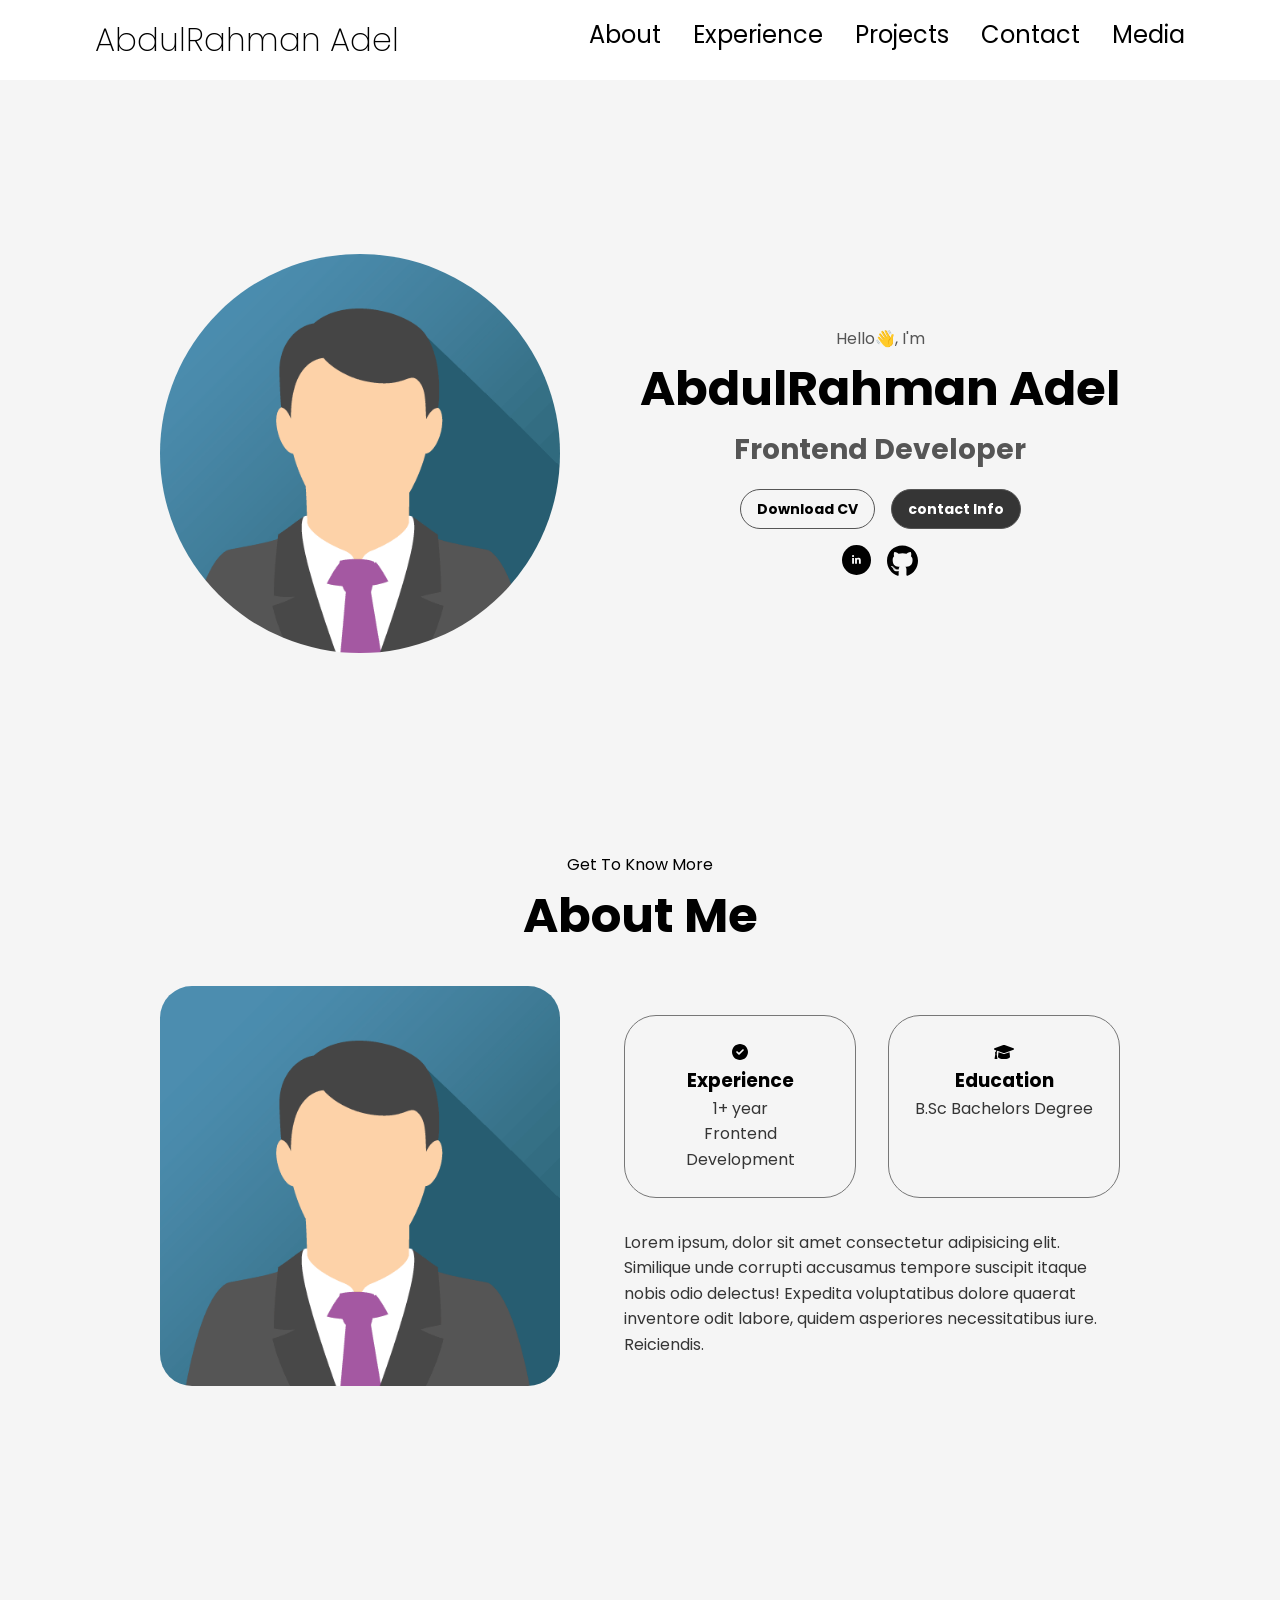
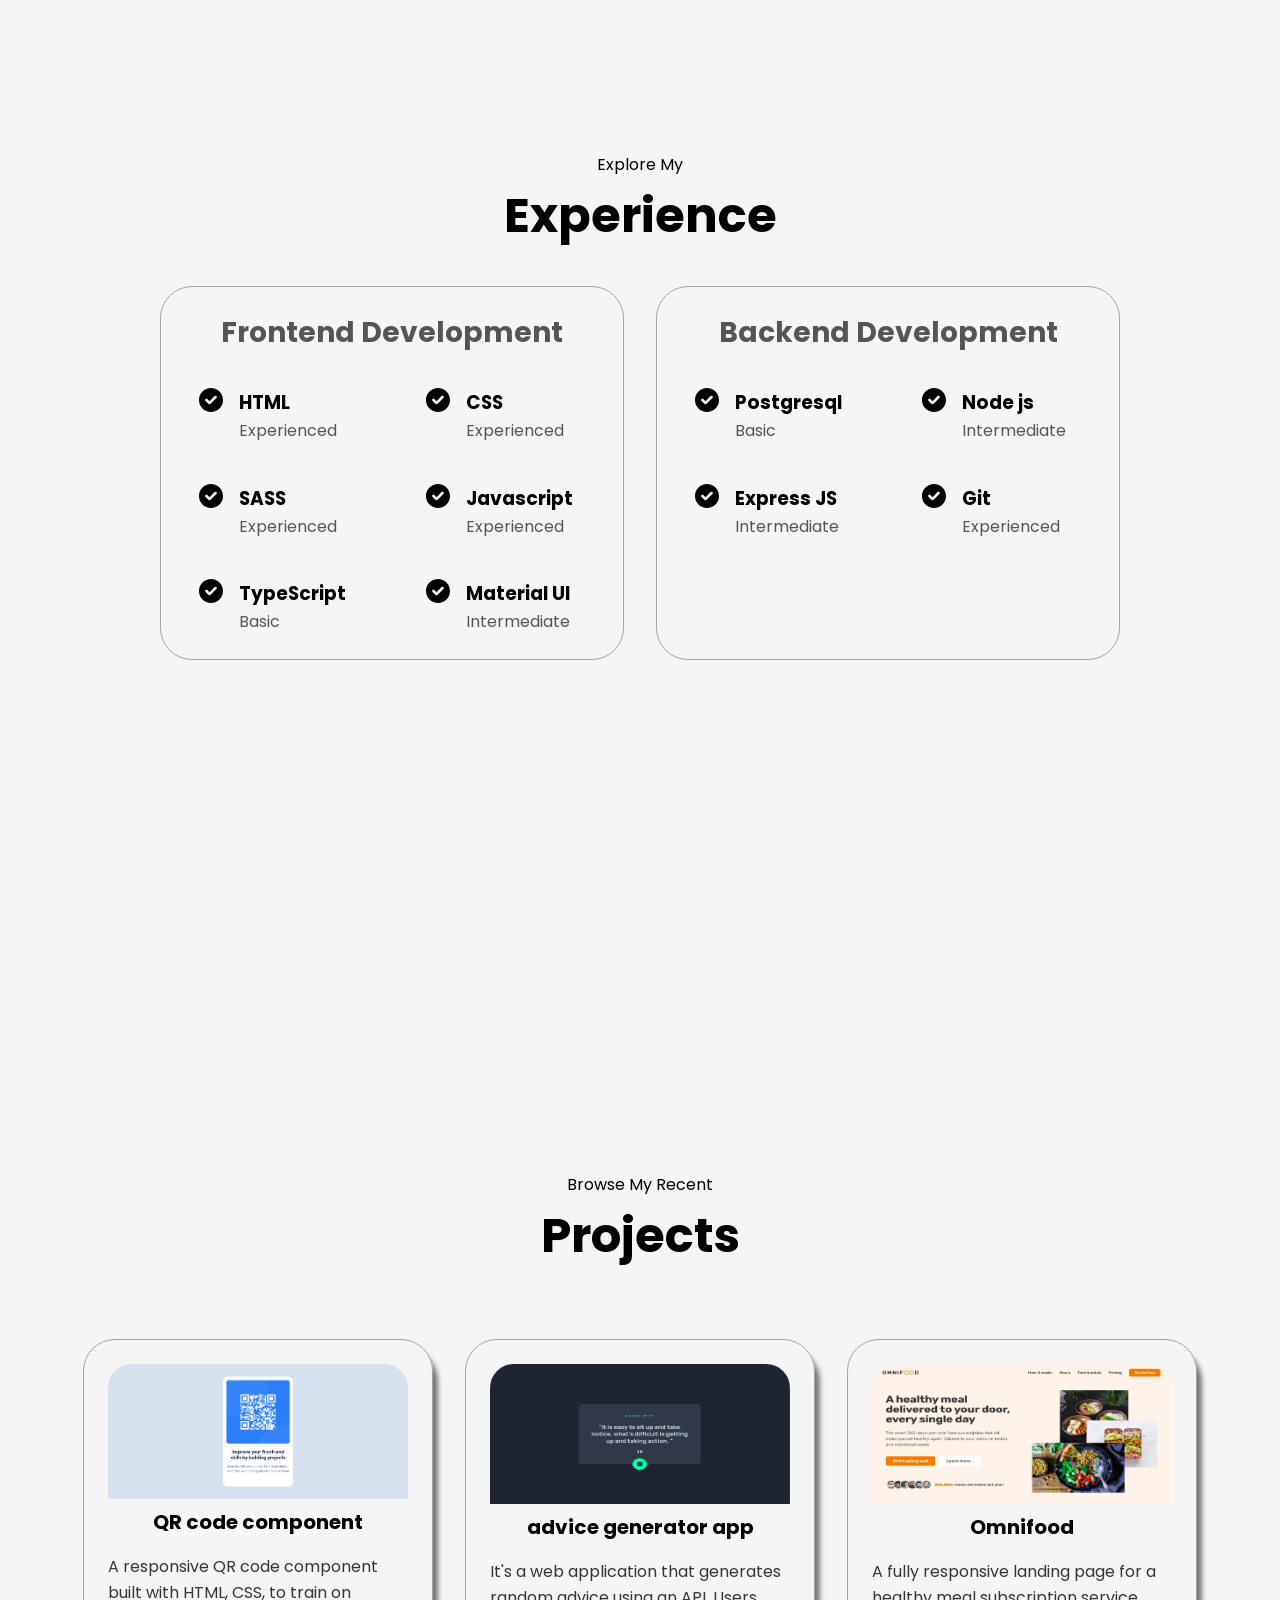
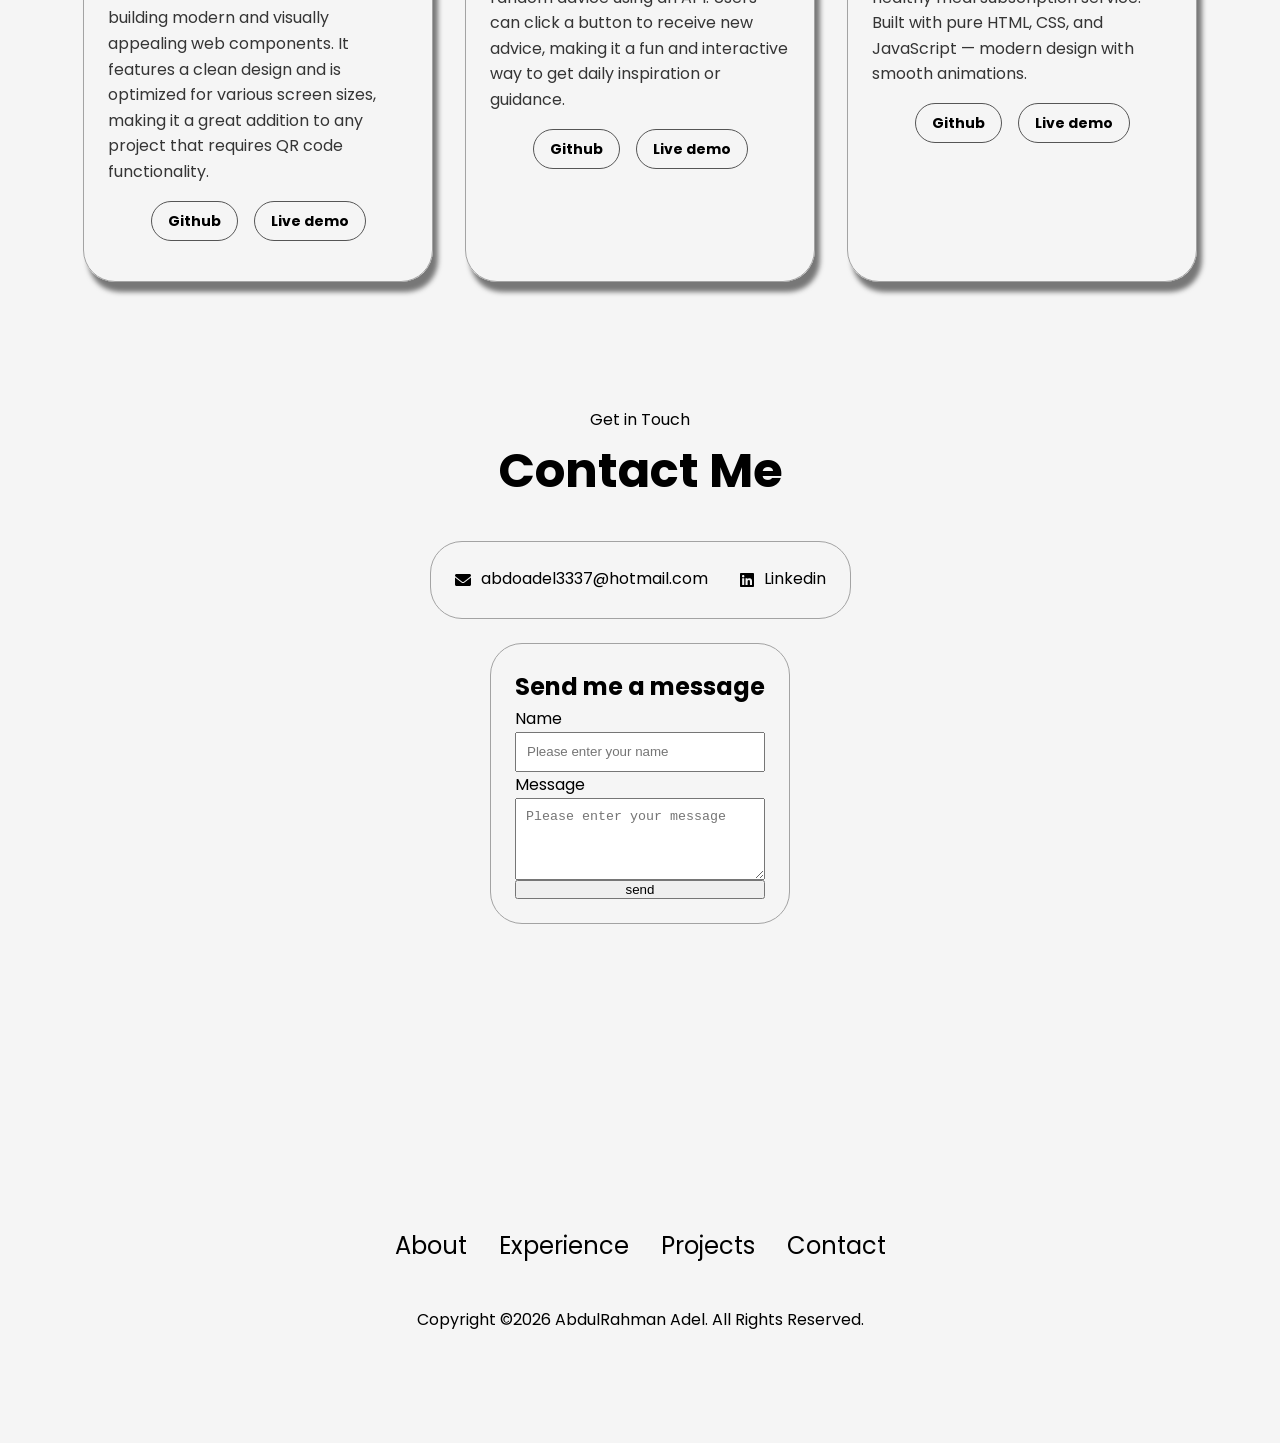
==== commit 284ccb7c: "Refactor code structure for improved readability and maintainability" ====
--- a/index.html
+++ b/index.html
@@ -44,8 +44,8 @@
           <h2>AbdulRahman Adel</h2>
           <h3>Frontend Developer</h3>
           <div class="btns-cont">
-            <a id="cv-btn" href="#">Download CV</a>
-            <a id="contact-btn" href="#contact-us">contact Info</a>
+            <a id="cv-btn" href="./resume.pdf" target="_blank">Download CV</a>
+            <a id="contact-btn" href="#contact-me">contact Info</a>
           </div>
           <div class="social-cont">
             <a
@@ -105,95 +105,7 @@
         </div>
 
         <div id="stacks-cont">
-          <div class="stack-card">
-            <h3 class="stack-title">Frontend Development</h3>
-            <div class="tools-cont">
-              <div class="tool-box">
-                <i class="fa-solid fa-circle-check"></i>
-                <div>
-                  <h4>HTML</h4>
-                  <p>Experienced</p>
-                </div>
-              </div>
-
-              <div class="tool-box">
-                <i class="fa-solid fa-circle-check"></i>
-                <div>
-                  <h4>CSS</h4>
-                  <p>Experienced</p>
-                </div>
-              </div>
-
-              <div class="tool-box">
-                <i class="fa-solid fa-circle-check"></i>
-                <div>
-                  <h4>SASS</h4>
-                  <p>Experienced</p>
-                </div>
-              </div>
-
-              <div class="tool-box">
-                <i class="fa-solid fa-circle-check"></i>
-                <div>
-                  <h4>Javascript</h4>
-                  <p>Experienced</p>
-                </div>
-              </div>
-
-              <div class="tool-box">
-                <i class="fa-solid fa-circle-check"></i>
-                <div>
-                  <h4>TypeScript</h4>
-                  <p>Basic</p>
-                </div>
-              </div>
-
-              <div class="tool-box">
-                <i class="fa-solid fa-circle-check"></i>
-                <div>
-                  <h4>Material UI</h4>
-                  <p>Intermediate</p>
-                </div>
-              </div>
-            </div>
-          </div>
-
-          <div class="stack-card">
-            <h3 class="stack-title">Backend Development</h3>
-            <div class="tools-cont">
-              <div class="tool-box">
-                <i class="fa-solid fa-circle-check"></i>
-                <div>
-                  <h4>Postgresql</h4>
-                  <p>Basic</p>
-                </div>
-              </div>
-
-              <div class="tool-box">
-                <i class="fa-solid fa-circle-check"></i>
-                <div>
-                  <h4>Node js</h4>
-                  <p>Intermediate</p>
-                </div>
-              </div>
-
-              <div class="tool-box">
-                <i class="fa-solid fa-circle-check"></i>
-                <div>
-                  <h4>Express JS</h4>
-                  <p>Intermediate</p>
-                </div>
-              </div>
-
-              <div class="tool-box">
-                <i class="fa-solid fa-circle-check"></i>
-                <div>
-                  <h4>Git</h4>
-                  <p>Experienced</p>
-                </div>
-              </div>
-            </div>
-          </div>
+          <!-- from data.js -->
         </div>
       </section>
 
@@ -271,5 +183,6 @@
     <script src="./js/all.min.js"></script>
     <script src="./data.js"></script>
     <script src="./main.js"></script>
+    <!-- <script src="./playground.js"></script> -->
   </body>
 </html>
